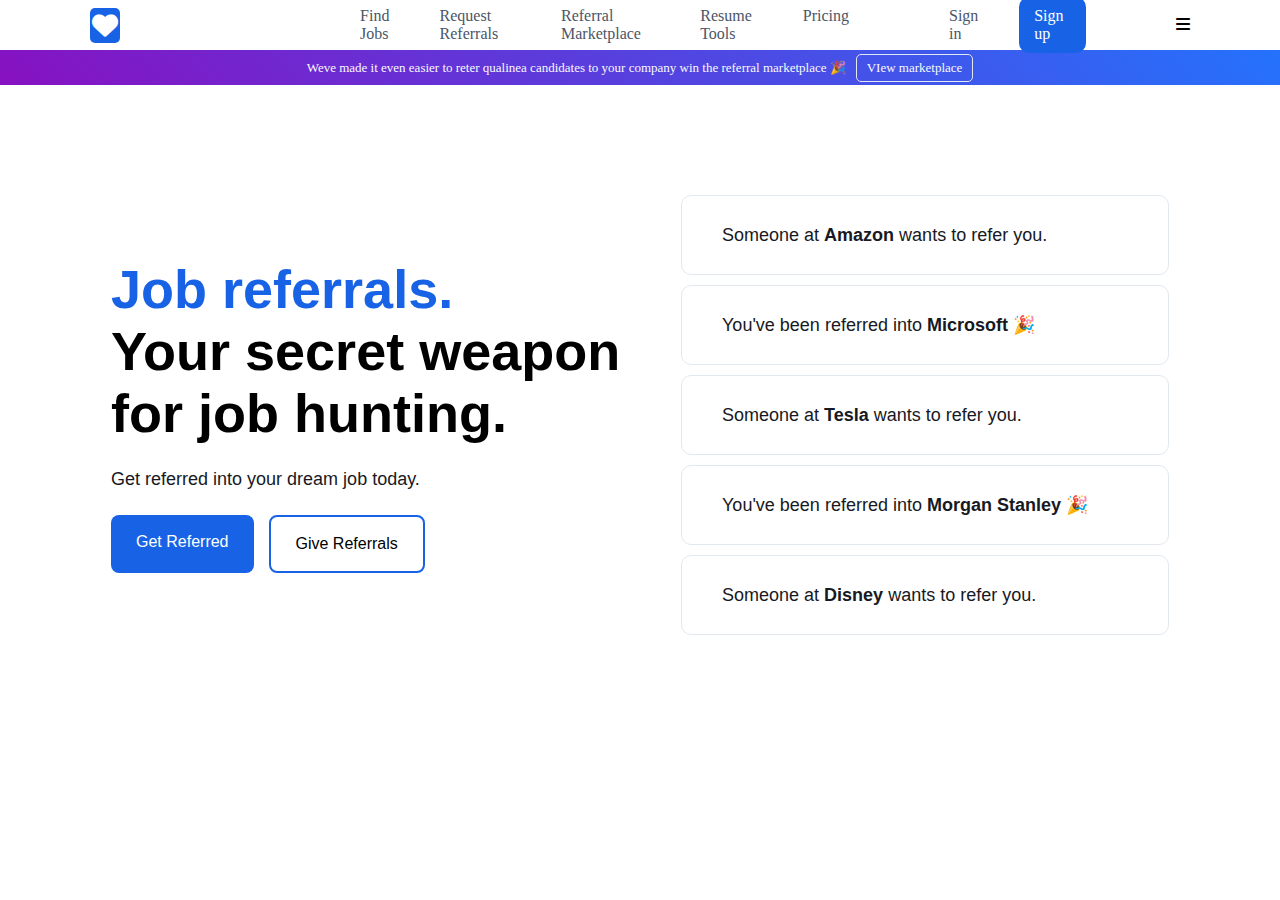
==== index.html @ 8dfb3b21 "uploade index.html and style.css" ====
<!DOCTYPE html>
<html lang="en">
  <head>
    <meta charset="UTF-8" />
    <meta name="viewport" content="width=device-width, initial-scale=1.0" />
    <title>test2</title>
    <script
      src="https://kit.fontawesome.com/5f1551d981.js"
      crossorigin="anonymous"
    ></script>
    <link rel="stylesheet" href="style.css" />
    <link rel="stylesheet" href="https://cdnjs.cloudflare.com/ajax/libs/font-awesome/6.0.0/css/all.min.css" />

  </head>
  <body>
    <div>
      <div id="header">
        <div id="logo"><i class="fa-solid fa-heart"></i></div>
        <div id="header-cantent">
          <div>Find Jobs</div>
          <div>Request Referrals</div>
          <div>Referral Marketplace</div>
          <div>Resume Tools</div>
          <div>Pricing</div>
        </div>
        <div id="header-button">
          <div id="header-sign-in">Sign in</div>
          <div id="header-sign-up">Sign up</div>
        </div>
        <div onclick="sidebaropen()">
        <i class="fa-solid fa-bars"></i>
        </div>
      </div>
      <div id="marketplace">
        <div id="marketplace-text">
          Weve made it even easier to reter qualinea candidates to your company
          win the referral marketplace  🎉
        </div>
        <div id="marketplace-button">VIew marketplace</div>
      </div>
      <div id="center-content">
        <div id="refer">
          <div id="job-Refer">Job referrals.</div>
          <div id="job-hunt">Your secret weapon for job hunting.</div>
          <div id="get-refer">Get referred into your dream job today.</div>
          <div id="refer-button">
            <div id="get-refer-button">Get Referred</div>
            <div id="give-refer-buton">Give Referrals</div>
          </div>
        </div>
        <div id="compney">
          <div>
            <div class="comp-logo"><img src="../../img/amazon.jpeg" alt=""></div>
            <div class="comp-text">Someone at <b>Amazon </b>wants to refer you.</div>
          </div>
          <div>
            <div class="comp-logo"><img src="../../img/microsoft.png" alt=""></div>
            <div class="comp-text">You've been referred into <b>Microsoft</b> 🎉</div>
          </div>
          <div>
            <div class="comp-logo"><img src="../../img/tesla.png" alt=""></div>
            <div class="comp-text">Someone at <b>Tesla</b> wants to refer you.</div>
          </div>
          <div>
            <div class="comp-logo"><img src="../../img/morganstanley.png" alt=""></div>
            <div class="comp-text">You've been referred into <b>Morgan Stanley</b> 🎉</div>
          </div>
          <div>
            <div class="comp-logo"><img src="../../img/disney.jpeg" alt=""></div>
            <div class="comp-text">Someone at <b>Disney</b> wants to refer you.</div>
          </div>
        </div>
      </div>
      <div id="sidebar"  class="sidebar">
        <a href="">Find Jobs</a><hr>
        <a href="">Referral Marketplace</a><hr>
        <a href="">Request Referrals</a><hr>
        <a href="">Resume Tools</a><hr>
        <a href="">Pricing</a>
      </div>
    </div>
    <script>
      function sidebaropen() {
        document.querySelector("#sidebar").classList.toggle('viwe');
    }
    
        window.addEventListener('scroll', function(){
          document.querySelector('#header').classList.toggle('fix',window.scrollY > 10);
        })
    </script>
  </body>
</html>
---- style.css ----
* {
  margin: 0;
  padding: 0;
  box-sizing: border-box;
}
#header {
  display: flex;
  flex-direction: row;
  gap: 90px;
  padding: 0px 90px;
  height: 50px;
  align-items: center;
  justify-content: right;
}
#header > i {
  display: none;
}
#logo {
  height: 35px;
  width: 35px;
  background-color: #1863e5;
  display: flex;
  justify-content: center;
  align-items: center;
  border: none;
  border-radius: 5px;
  font-size: 26px;
  color: white;
  /* margin-bottom: 10px; */
  margin-right: 150px;
}
#header-cantent {
  display: flex;
  flex-direction: row;
  gap: 30px;
  /* font-family: sans-serif; */
  color: #4b5568;
}
#header-button {
  display: flex;
  flex-direction: row;
  gap: 26px;
  /* font-family: sans-serif; */
}
#header-sign-up {
  padding: 10px 15px;
  background-color: #1863e5;
  border: none;
  border-radius: 10px;
  color: white;
}
#header-sign-in {
  padding: 10px 10px;
  color: #4b5568;
}
#marketplace {
  height: 35px;
  background: linear-gradient(45deg, #8711c1 0%, #2472fc 100%);
  color: #f8f9fe;
  display: flex;
  flex-direction: row;
  /* font-family: sans-serif; */
  justify-content: center;
  align-items: center;
  font-size: 13px;
  gap: 10px;
  font-weight: 400;
}
#marketplace-button {
  border: 1px solid #e2e8f0;
  border-radius: 5px;
  padding: 5px 10px;
}
#center-content {
  display: flex;
  flex-direction: row;
  justify-content: center;
  align-items: center;
  height: 660px;
  gap: 20px;
}
#refer {
  display: flex;
  flex-direction: column;
  font-family: sans-serif;
  width: 550px;
}
#job-Refer {
  font-size: 54px;
  font-weight: 900;
  color: #1863e5;
}
#job-hunt {
  font-size: 54px;
  font-weight: 900;
}
#get-refer {
  padding: 25px 0px;
  font-size: 18px;
  color: #171923;
}
#refer-button {
  display: flex;
  flex-direction: row;
  gap: 15px;
}
#refer-button > div {
  padding: 18px 25px;
  border-radius: 8px;
}
#get-refer-button {
  background-color: #1863e5;
  color: #ffffff;
  border: none;
}
#give-refer-buton {
  border: 2px solid #1863e5;
}
#compney {
  display: flex;
  flex-direction: column;
  gap: 10px;
}
#compney > div {
  display: flex;
  flex-direction: row;
  border: 1px solid #e2e8f0;
  height: 80px;
  justify-content: left;
  align-items: center;
  border-radius: 10px;
  gap: 20px;
  padding: 0px 20px;
  padding-right: 80px;
  font-size: 18px;
  font-family: sans-serif;
  color: #171923;
}
.comp-logo > img {
  width: 40px;
  border: none;
  border-radius: 5px;
}
#sidebar {
    /* display: flex; */
    flex-direction: column;
    width: 55vw;
    gap: 3vh;
    background-color: #ffffff;
    position: fixed;
    top: 6.01vh;
    left: 45vw;
    padding: 5vh 4vw;
    height: 94vh;
    border-left: 1px solid #333;
    display: none;
  }
#sidebar .viwe {
  display: block;
}
@media only screen and (min-width: 300px) and (max-width: 567px) {
  #header {
    display: flex;
    flex-direction: row;
    padding: 0px 10px;
    gap: 22vw;
    height: 6vh;
    align-items: center;
    justify-content: right;
    z-index: 999;
    background-color: white;
  }
  #header .fix{
    position: fixed;
  }
  #header > i {
    display: block;
  }
  #header-cantent {
    display: none;
  }
  #marketplace {
    width: 100%;
    flex-direction: column;
    height: auto;
    padding: 5px 5vw;
    text-align: center;
  }
  #header-sign-up {
    display: none;
  }
  #header-sign-in {
    display: none;
  }
  #center-content {
    flex-direction: column;
    height: 140vh;
    width: 100vw;
  }
  #refer {
    width: 100vw;
    padding: 3vw;
    text-align: center;
    align-items: center;
  }
  #compney {
    width: 100vw;
    padding: 10vh 3vw;
  }
  #sidebar {
    display: flex;
    flex-direction: column;
    width: 55vw;
    gap: 3vh;
    background-color: #ffffff;
    position: fixed;
    top: 6.01vh;
    left: 45vw;
    padding: 5vh 4vw;
    height: 94vh;
    border-left: 1px solid #333;
    display: none;
  }
  #sidebar > a {
    text-decoration: none;
    color: black;
    font-weight: 600;
    font-family: sans-serif;
    cursor: pointer;
  }
  .sidebar.viwe {
    display: block;
}
}
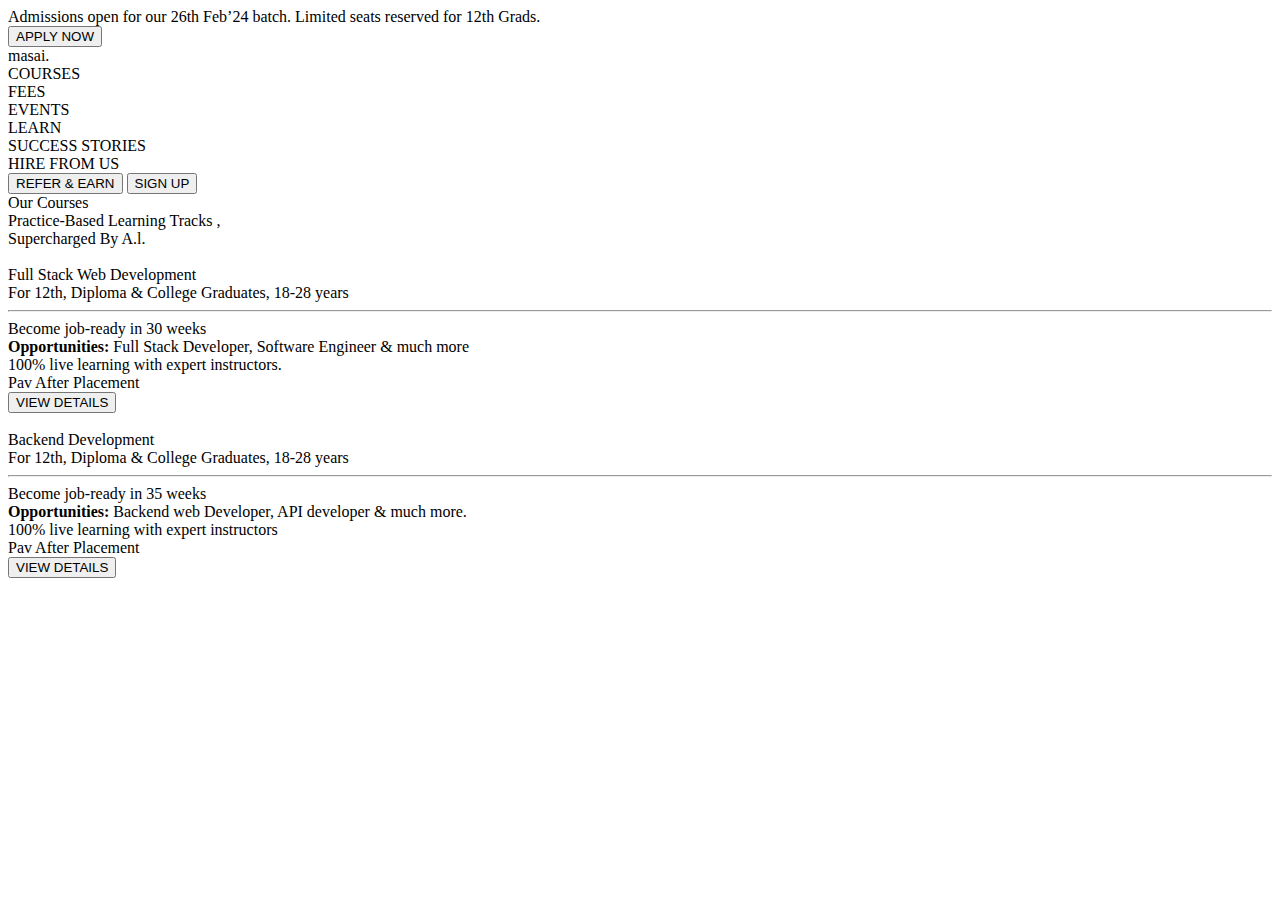
==== commit 54d920c5: "uploaded index.html and index.css" ====
--- a/index.html
+++ b/index.html
@@ -3,90 +3,104 @@
   <head>
     <meta charset="UTF-8" />
     <meta name="viewport" content="width=device-width, initial-scale=1.0" />
-    <title>test2</title>
+    <title>test 2</title>
+    <link rel="stylesheet" href="test2.css" />
     <script
       src="https://kit.fontawesome.com/5f1551d981.js"
       crossorigin="anonymous"
     ></script>
-    <link rel="stylesheet" href="style.css" />
-    <link rel="stylesheet" href="https://cdnjs.cloudflare.com/ajax/libs/font-awesome/6.0.0/css/all.min.css" />
-
   </head>
   <body>
     <div>
+      <div id="note">
+        <div>
+          Admissions open for our 26th Feb’24 batch. Limited seats reserved for
+          12th Grads.
+        </div>
+        <button>APPLY NOW</button>
+      </div>
       <div id="header">
-        <div id="logo"><i class="fa-solid fa-heart"></i></div>
-        <div id="header-cantent">
-          <div>Find Jobs</div>
-          <div>Request Referrals</div>
-          <div>Referral Marketplace</div>
-          <div>Resume Tools</div>
-          <div>Pricing</div>
+        <div id="logo">masai.</div>
+        <div id="header-content">
+          <div>COURSES</div>
+          <div>FEES</div>
+          <div>EVENTS</div>
+          <div>LEARN</div>
+          <div>SUCCESS STORIES</div>
+          <div>HIRE FROM US</div>
         </div>
-        <div id="header-button">
-          <div id="header-sign-in">Sign in</div>
-          <div id="header-sign-up">Sign up</div>
-        </div>
-        <div onclick="sidebaropen()">
-        <i class="fa-solid fa-bars"></i>
+        <div id="header-buttons">
+          <button id="header-refer">REFER & EARN</button>
+          <button id="header-signup">SIGN UP</button>
         </div>
       </div>
-      <div id="marketplace">
-        <div id="marketplace-text">
-          Weve made it even easier to reter qualinea candidates to your company
-          win the referral marketplace  🎉
+      <div id="center-content">
+        <div id="center-content-heading">Our Courses</div>
+        <div id="center-content-discription">
+          <div id="center-content-discription-line1">
+            Practice-Based Learning Tracks ,
+          </div>
+          <div id="center-content-discription-line2">Supercharged By A.l.</div>
         </div>
-        <div id="marketplace-button">VIew marketplace</div>
-      </div>
-      <div id="center-content">
-        <div id="refer">
-          <div id="job-Refer">Job referrals.</div>
-          <div id="job-hunt">Your secret weapon for job hunting.</div>
-          <div id="get-refer">Get referred into your dream job today.</div>
-          <div id="refer-button">
-            <div id="get-refer-button">Get Referred</div>
-            <div id="give-refer-buton">Give Referrals</div>
+        <div id="center-content-courses">
+          <div id="center-content-courses-box1">
+            <div id="img-bg-1">
+              <img
+                id="full-stack-img"
+                src="../img/full_stack1_329d6b5595.png"
+                alt=""
+              />
+            </div>
+            <div id="full-stack-heading">Full Stack Web Development</div>
+            <div id="full-stack-elgble">
+              For 12th, Diploma & College Graduates, 18-28 years
+            </div>
+            <hr />
+            <div class="full-stack-discrip">
+              <i class="fa-solid fa-check"></i>Become job-ready in 30 weeks
+            </div>
+            <i class="fa-solid fa-check"></i>
+            <div class="full-stack-discrip" id="full-stack-discrip">
+              <b>Opportunities:</b> Full Stack Developer, Software Engineer &
+              much more
+            </div>
+            <div class="full-stack-discrip">
+              <i class="fa-solid fa-check"></i>100% live learning with expert
+              instructors.
+            </div>
+            <div class="full-stack-discrip">
+              <i class="fa-solid fa-check"></i>Pav After Placement
+            </div>
+            <button id="full-stack-viwe">VIEW DETAILS</button>
           </div>
-        </div>
-        <div id="compney">
-          <div>
-            <div class="comp-logo"><img src="../../img/amazon.jpeg" alt=""></div>
-            <div class="comp-text">Someone at <b>Amazon </b>wants to refer you.</div>
-          </div>
-          <div>
-            <div class="comp-logo"><img src="../../img/microsoft.png" alt=""></div>
-            <div class="comp-text">You've been referred into <b>Microsoft</b> 🎉</div>
-          </div>
-          <div>
-            <div class="comp-logo"><img src="../../img/tesla.png" alt=""></div>
-            <div class="comp-text">Someone at <b>Tesla</b> wants to refer you.</div>
-          </div>
-          <div>
-            <div class="comp-logo"><img src="../../img/morganstanley.png" alt=""></div>
-            <div class="comp-text">You've been referred into <b>Morgan Stanley</b> 🎉</div>
-          </div>
-          <div>
-            <div class="comp-logo"><img src="../../img/disney.jpeg" alt=""></div>
-            <div class="comp-text">Someone at <b>Disney</b> wants to refer you.</div>
+          <div id="center-content-courses-box2">
+            <div id="img-bg-2">
+              <img id="backend-img" src="../img/backend_ea129d404e.png" alt="" />
+            </div>
+            <div id="backend-heading">Backend Development</div>
+            <div id="backend-elgble">
+              For 12th, Diploma & College Graduates, 18-28 years
+            </div>
+            <hr />
+            <div class="backend-discrip">
+              <i class="fa-solid fa-check"></i>Become job-ready in 35 weeks
+            </div>
+            <i class="fa-solid fa-check"></i>
+            <div class="backend-discrip" id="backend-discrip">
+              <b>Opportunities:</b> Backend web Developer, API developer & much
+              more.
+            </div>
+            <div class="backend-discrip">
+              <i class="fa-solid fa-check"></i>100% live learning with expert
+              instructors
+            </div>
+            <div class="backend-discrip">
+              <i class="fa-solid fa-check"></i>Pav After Placement
+            </div>
+            <button id="backend-viwe">VIEW DETAILS</button>
           </div>
         </div>
       </div>
-      <div id="sidebar"  class="sidebar">
-        <a href="">Find Jobs</a><hr>
-        <a href="">Referral Marketplace</a><hr>
-        <a href="">Request Referrals</a><hr>
-        <a href="">Resume Tools</a><hr>
-        <a href="">Pricing</a>
-      </div>
     </div>
-    <script>
-      function sidebaropen() {
-        document.querySelector("#sidebar").classList.toggle('viwe');
-    }
-    
-        window.addEventListener('scroll', function(){
-          document.querySelector('#header').classList.toggle('fix',window.scrollY > 10);
-        })
-    </script>
   </body>
 </html>
